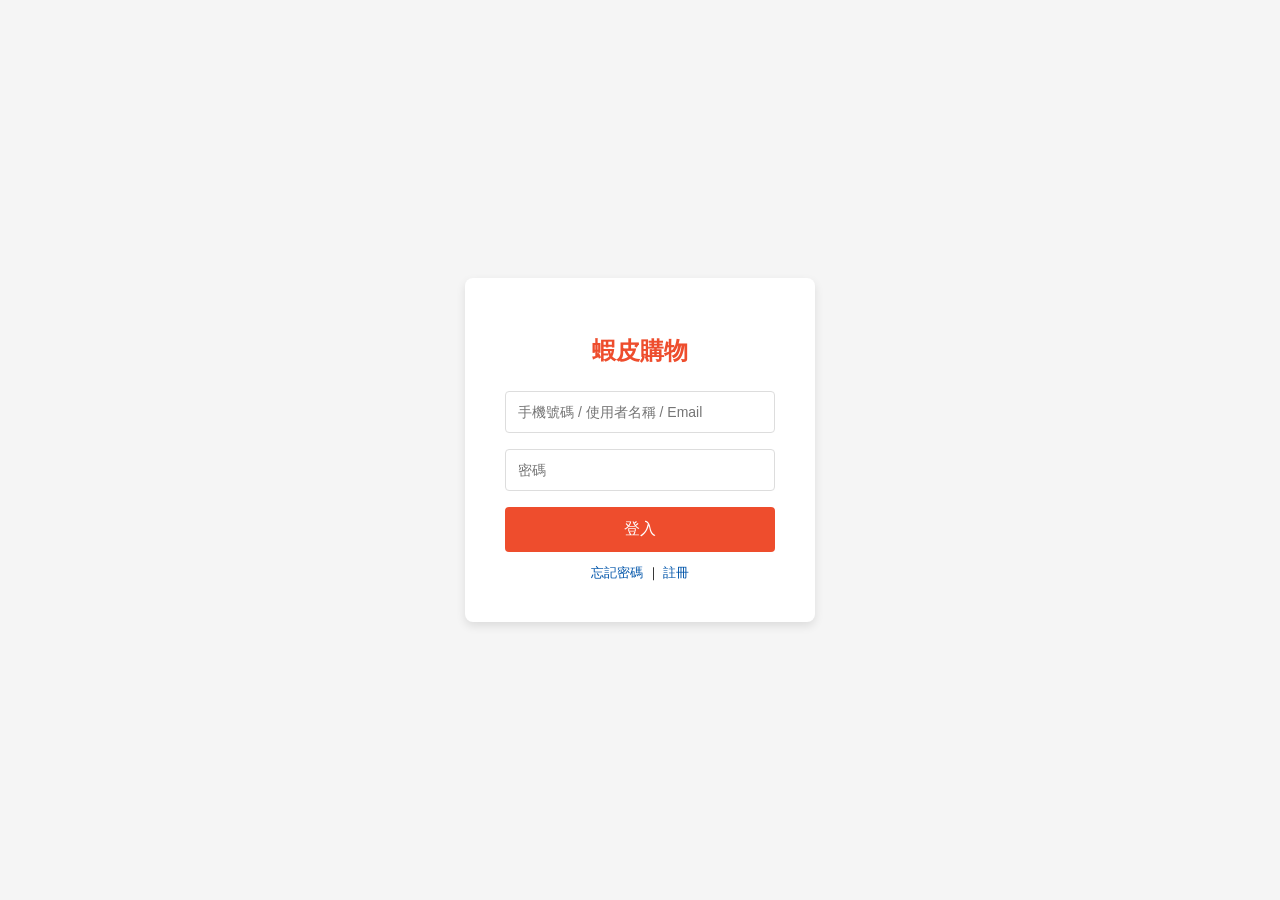
==== .idea/index.html @ ff87c274 "a" ====
<!DOCTYPE html>
<html lang="zh-Hant">
<head>
    <meta charset="UTF-8" />
    <meta name="viewport" content="width=device-width, initial-scale=1.0" />
    <title>蝦皮網站</title>
    <link rel="stylesheet" href="style.css" />
</head>
<body>
<div class="container">
    <div class="login-box">
        <h1 class="logo">蝦皮購物</h1>
        <form id="login-form">
            <input type="text" placeholder="手機號碼 / 使用者名稱 / Email" required />
            <input type="password" placeholder="密碼" required />
            <button type="submit">登入</button>
            <div class="helper-links">
                <a href="#">忘記密碼</a>
                <span>｜</span>
                <a href="#">註冊</a>
            </div>
        </form>
    </div>
</div>
<script src="script.js"></script>
</body>
</html>
---- .idea/style.css ----
* {
    box-sizing: border-box;
    font-family: "Microsoft JhengHei", sans-serif;
}

body {
    margin: 0;
    background-color: #f5f5f5;
}

.container {
    display: flex;
    justify-content: center;
    align-items: center;
    height: 100vh;
}

.login-box {
    background-color: white;
    padding: 40px;
    border-radius: 8px;
    width: 100%;
    max-width: 350px;
    box-shadow: 0 4px 10px rgba(0, 0, 0, 0.1);
}

.logo {
    color: #ee4d2d;
    font-size: 24px;
    margin-bottom: 24px;
    text-align: center;
}

form {
    display: flex;
    flex-direction: column;
}

input {
    padding: 12px;
    margin-bottom: 16px;
    border: 1px solid #ddd;
    border-radius: 4px;
    font-size: 14px;
}

button {
    padding: 12px;
    background-color: #ee4d2d;
    border: none;
    color: white;
    font-size: 16px;
    border-radius: 4px;
    cursor: pointer;
    transition: background-color 0.3s;
}

button:hover {
    background-color: #d94425;
}

.helper-links {
    text-align: center;
    margin-top: 12px;
    font-size: 13px;
}

.helper-links a {
    color: #05a;
    text-decoration: none;
}
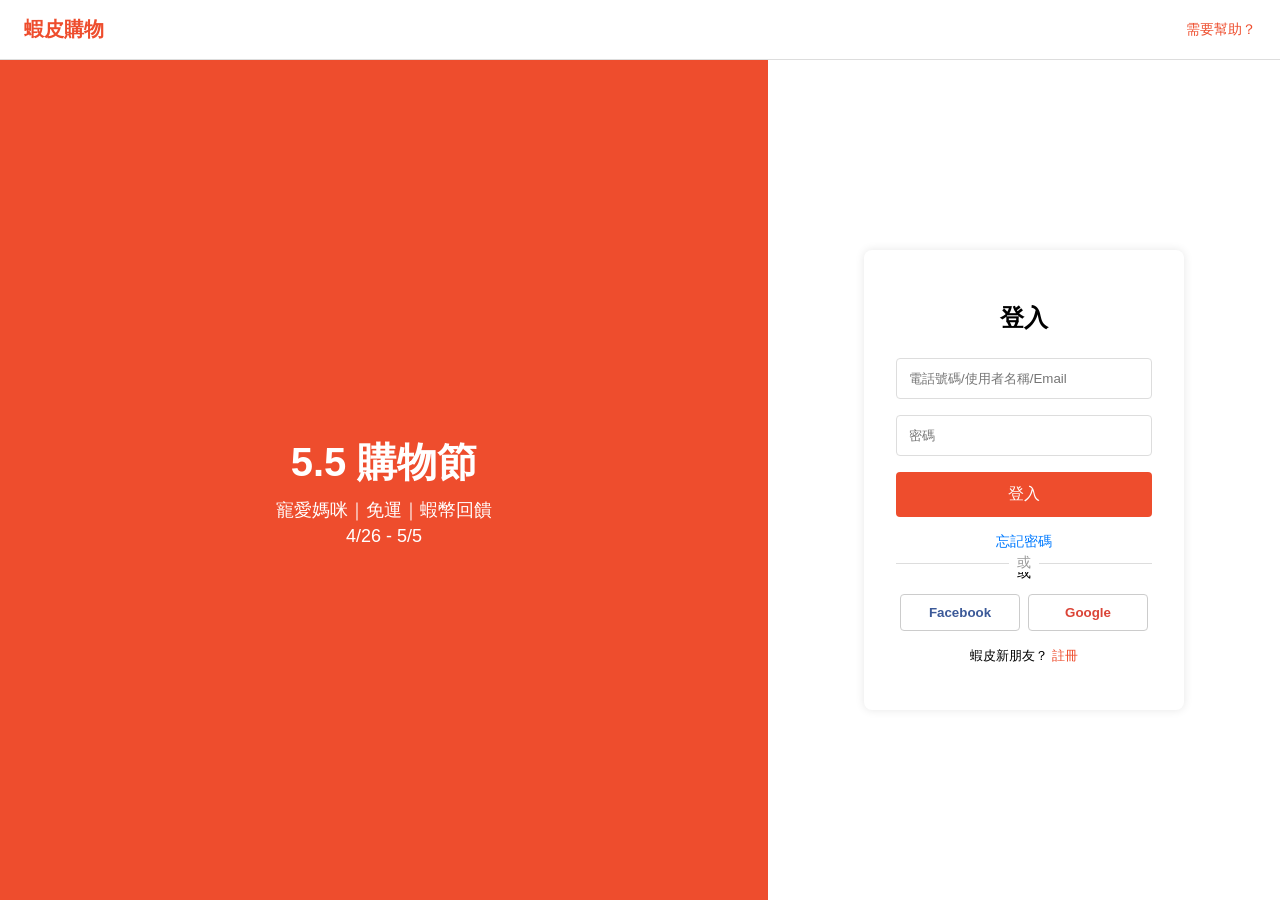
==== commit 56669219: "a" ====
--- a/.idea/index.html
+++ b/.idea/index.html
@@ -3,25 +3,44 @@
 <head>
     <meta charset="UTF-8" />
     <meta name="viewport" content="width=device-width, initial-scale=1.0" />
-    <title>蝦皮網站</title>
+    <title>蝦皮購物 - 登入</title>
     <link rel="stylesheet" href="style.css" />
 </head>
 <body>
-<div class="container">
-    <div class="login-box">
-        <h1 class="logo">蝦皮購物</h1>
-        <form id="login-form">
-            <input type="text" placeholder="手機號碼 / 使用者名稱 / Email" required />
-            <input type="password" placeholder="密碼" required />
-            <button type="submit">登入</button>
-            <div class="helper-links">
+<header class="top-bar">
+    <div class="logo">蝦皮購物</div>
+    <div class="help"><a href="#">需要幫助？</a></div>
+</header>
+
+<main class="main-container">
+    <div class="left-banner">
+        <div class="promo-text">
+            <h1>5.5 購物節</h1>
+            <p>寵愛媽咪｜免運｜蝦幣回饋</p>
+            <p>4/26 - 5/5</p>
+        </div>
+    </div>
+    <div class="right-login">
+        <div class="login-box">
+            <h2>登入</h2>
+            <form id="login-form">
+                <input type="text" placeholder="電話號碼/使用者名稱/Email" required />
+                <input type="password" placeholder="密碼" required />
+                <button type="submit" class="login-btn">登入</button>
+            </form>
+            <div class="login-footer">
                 <a href="#">忘記密碼</a>
-                <span>｜</span>
-                <a href="#">註冊</a>
+                <div class="divider">或</div>
+                <div class="social-buttons">
+                    <button class="social-btn fb">Facebook</button>
+                    <button class="social-btn google">Google</button>
+                </div>
+                <p class="signup-text">蝦皮新朋友？ <a href="#">註冊</a></p>
             </div>
-        </form>
+        </div>
     </div>
-</div>
+</main>
+
 <script src="script.js"></script>
 </body>
 </html>
--- a/.idea/style.css
+++ b/.idea/style.css
@@ -8,64 +8,155 @@
     background-color: #f5f5f5;
 }
 
-.container {
+.top-bar {
+    height: 60px;
+    background-color: white;
+    display: flex;
+    justify-content: space-between;
+    align-items: center;
+    padding: 0 24px;
+    border-bottom: 1px solid #ddd;
+}
+
+.logo {
+    font-size: 20px;
+    color: #ee4d2d;
+    font-weight: bold;
+}
+
+.help a {
+    font-size: 14px;
+    color: #ee4d2d;
+    text-decoration: none;
+}
+
+.main-container {
+    display: flex;
+    height: calc(100vh - 60px);
+}
+
+.left-banner {
+    flex: 1.5;
+    background-color: #ee4d2d;
+    color: white;
     display: flex;
     justify-content: center;
     align-items: center;
-    height: 100vh;
+    text-align: center;
+}
+
+.promo-text h1 {
+    font-size: 40px;
+    margin-bottom: 8px;
+}
+
+.promo-text p {
+    margin: 4px 0;
+    font-size: 18px;
+}
+
+.right-login {
+    flex: 1;
+    background-color: #fff;
+    display: flex;
+    justify-content: center;
+    align-items: center;
 }
 
 .login-box {
-    background-color: white;
-    padding: 40px;
+    width: 320px;
+    padding: 32px;
+    background-color: #fff;
     border-radius: 8px;
-    width: 100%;
-    max-width: 350px;
-    box-shadow: 0 4px 10px rgba(0, 0, 0, 0.1);
+    box-shadow: 0 0 10px rgba(0,0,0,0.1);
 }
 
-.logo {
-    color: #ee4d2d;
-    font-size: 24px;
+.login-box h2 {
+    text-align: center;
     margin-bottom: 24px;
-    text-align: center;
 }
 
-form {
-    display: flex;
-    flex-direction: column;
-}
-
-input {
+input[type="text"],
+input[type="password"] {
+    width: 100%;
     padding: 12px;
     margin-bottom: 16px;
     border: 1px solid #ddd;
     border-radius: 4px;
+}
+
+.login-btn {
+    width: 100%;
+    background-color: #ee4d2d;
+    color: white;
+    border: none;
+    padding: 12px;
+    font-size: 16px;
+    border-radius: 4px;
+    cursor: pointer;
+    margin-bottom: 16px;
+}
+
+.login-btn:hover {
+    background-color: #d94425;
+}
+
+.login-footer {
+    text-align: center;
     font-size: 14px;
 }
 
-button {
-    padding: 12px;
-    background-color: #ee4d2d;
-    border: none;
-    color: white;
-    font-size: 16px;
-    border-radius: 4px;
-    cursor: pointer;
-    transition: background-color 0.3s;
+.login-footer a {
+    color: #007aff;
+    text-decoration: none;
 }
 
-button:hover {
-    background-color: #d94425;
+.divider {
+    margin: 12px 0;
+    border-top: 1px solid #ddd;
+    position: relative;
+}
+.divider::after {
+    content: '或';
+    background: white;
+    position: absolute;
+    top: -10px;
+    left: 50%;
+    transform: translateX(-50%);
+    padding: 0 8px;
+    color: #999;
 }
 
-.helper-links {
-    text-align: center;
+.social-buttons {
+    display: flex;
+    justify-content: space-between;
     margin-top: 12px;
+}
+
+.social-btn {
+    flex: 1;
+    padding: 10px;
+    margin: 0 4px;
+    border: 1px solid #ccc;
+    background-color: #fff;
+    cursor: pointer;
+    border-radius: 4px;
+    font-weight: bold;
+}
+
+.fb {
+    color: #3b5998;
+}
+
+.google {
+    color: #db4437;
+}
+
+.signup-text {
+    margin-top: 16px;
     font-size: 13px;
 }
-
-.helper-links a {
-    color: #05a;
+.signup-text a {
+    color: #ee4d2d;
     text-decoration: none;
 }
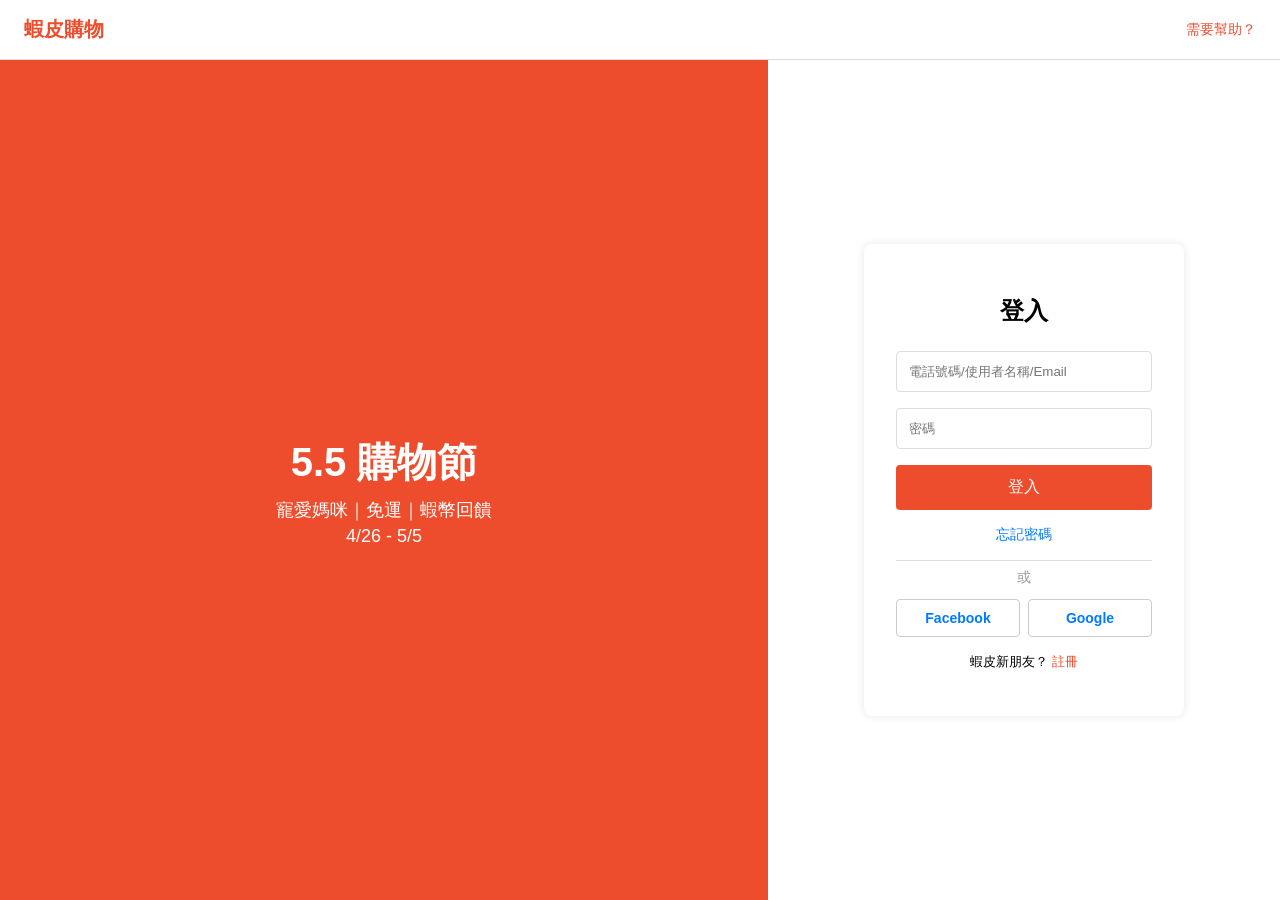
==== commit 59a09174: "a" ====
--- a/.idea/index.html
+++ b/.idea/index.html
@@ -30,10 +30,11 @@
             </form>
             <div class="login-footer">
                 <a href="#">忘記密碼</a>
-                <div class="divider">或</div>
+                <div class="line"></div>
+                <div class="or">或</div>
                 <div class="social-buttons">
-                    <button class="social-btn fb">Facebook</button>
-                    <button class="social-btn google">Google</button>
+                    <a class="social-btn fb" href="https://www.facebook.com/login/" target="_blank">Facebook</a>
+                    <a class="social-btn google" href="https://accounts.google.com/signin" target="_blank">Google</a>
                 </div>
                 <p class="signup-text">蝦皮新朋友？ <a href="#">註冊</a></p>
             </div>
--- a/.idea/style.css
+++ b/.idea/style.css
@@ -111,37 +111,33 @@
     text-decoration: none;
 }
 
-.divider {
-    margin: 12px 0;
+.line {
     border-top: 1px solid #ddd;
-    position: relative;
+    margin: 16px 0 8px;
 }
-.divider::after {
-    content: '或';
-    background: white;
-    position: absolute;
-    top: -10px;
-    left: 50%;
-    transform: translateX(-50%);
-    padding: 0 8px;
+
+.or {
+    font-size: 14px;
     color: #999;
+    margin-bottom: 12px;
 }
 
 .social-buttons {
     display: flex;
     justify-content: space-between;
-    margin-top: 12px;
+    gap: 8px;
 }
 
 .social-btn {
     flex: 1;
     padding: 10px;
-    margin: 0 4px;
+    text-align: center;
     border: 1px solid #ccc;
-    background-color: #fff;
-    cursor: pointer;
+    background-color: white;
     border-radius: 4px;
+    text-decoration: none;
     font-weight: bold;
+    font-size: 14px;
 }
 
 .fb {
@@ -152,10 +148,15 @@
     color: #db4437;
 }
 
+.social-btn:hover {
+    background-color: #f0f0f0;
+}
+
 .signup-text {
     margin-top: 16px;
     font-size: 13px;
 }
+
 .signup-text a {
     color: #ee4d2d;
     text-decoration: none;
